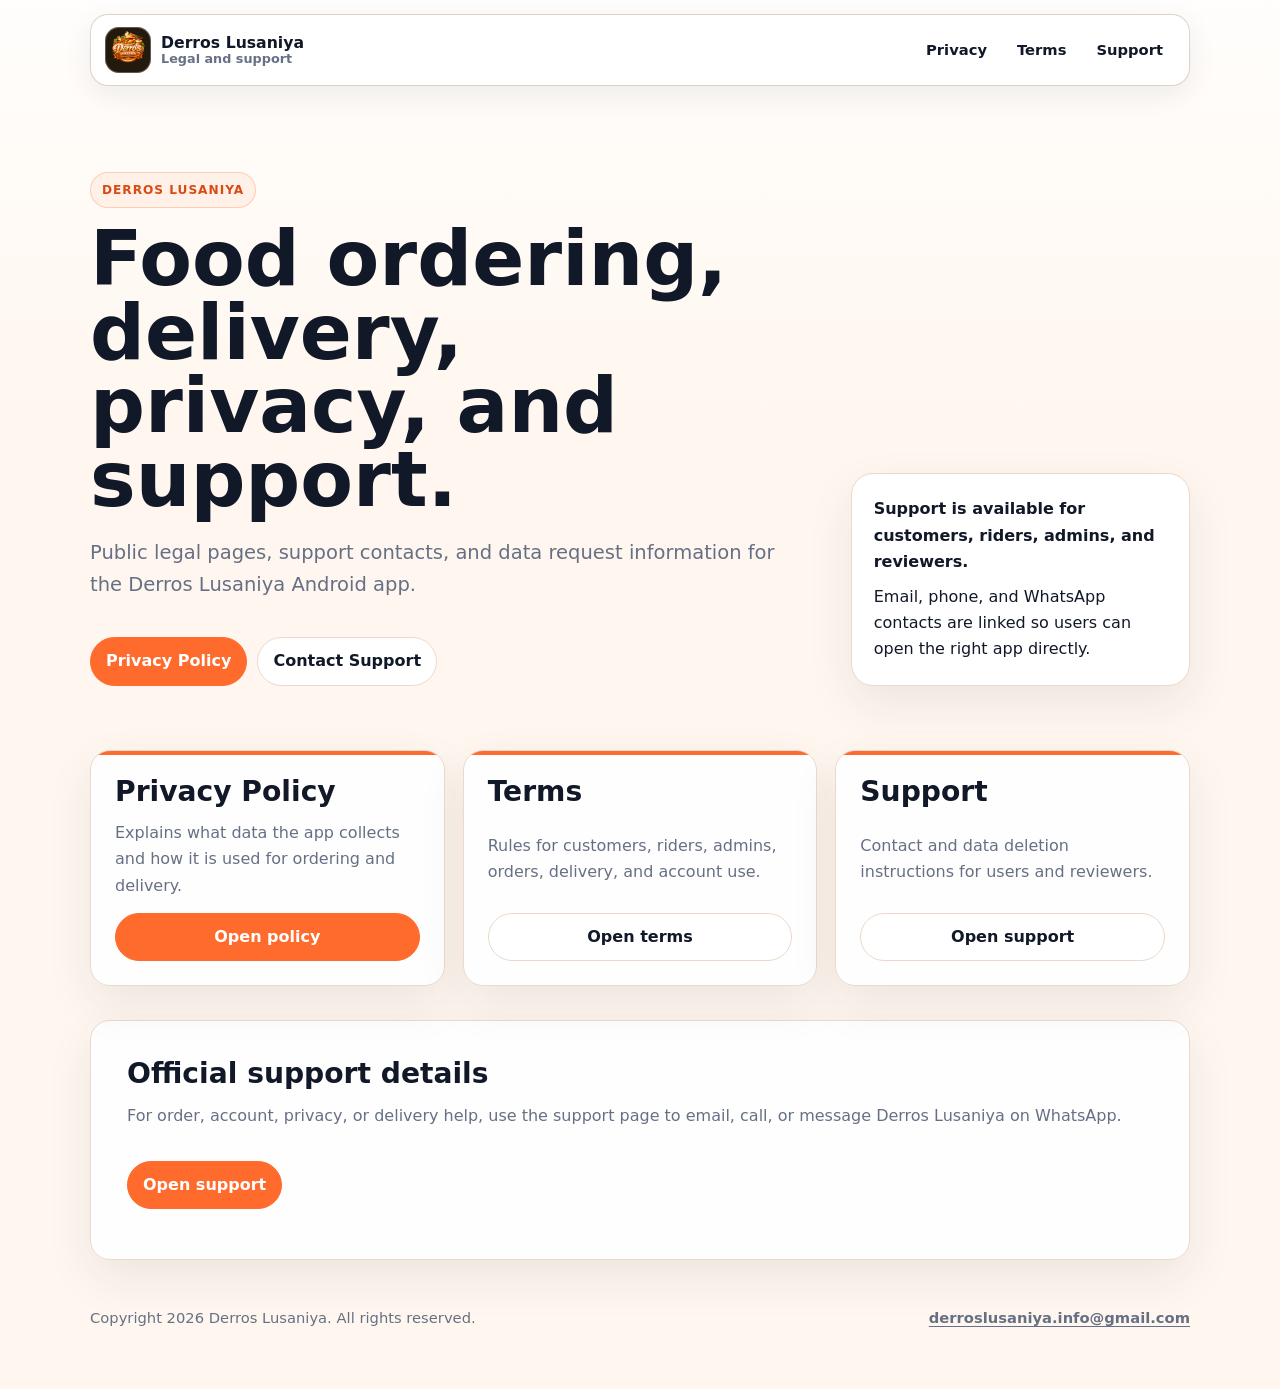
==== index.html @ aab91887 "Add official app icon to legal site" ====
<!doctype html>
<html lang="en">
  <head>
    <meta charset="utf-8">
    <meta name="viewport" content="width=device-width, initial-scale=1">
    <title>Derros Lusaniya Legal and Support</title>
    <meta name="description" content="Privacy policy, terms, and support information for the Derros Lusaniya food delivery app.">
    <link rel="icon" href="assets/app_logo.png">
    <link rel="stylesheet" href="assets/styles.css">
  </head>
  <body>
    <header class="site-header">
      <a class="brand-link" href="index.html" aria-label="Derros Lusaniya home">
        <span class="brand-mark"><img src="assets/app_logo.png" alt="" aria-hidden="true"></span>
        <span class="brand-copy">
          <strong>Derros Lusaniya</strong>
          <span>Legal and support</span>
        </span>
      </a>
      <nav class="site-nav" aria-label="Primary navigation">
        <a href="privacy-policy.html">Privacy</a>
        <a href="terms-of-service.html">Terms</a>
        <a href="support.html">Support</a>
      </nav>
    </header>
    <main class="page">
      <section class="hero">
        <div class="hero-panel">
          <div>
            <p class="eyebrow">Derros Lusaniya</p>
            <h1>Food ordering, delivery, privacy, and support.</h1>
            <p class="lead">Public legal pages, support contacts, and data request information for the Derros Lusaniya Android app.</p>
            <nav class="nav" aria-label="Legal pages">
              <a class="button primary" href="privacy-policy.html">Privacy Policy</a>
              <a class="button" href="support.html">Contact Support</a>
            </nav>
          </div>
          <aside class="hero-card" aria-label="Support summary">
            <strong>Support is available for customers, riders, admins, and reviewers.</strong>
            <p>Email, phone, and WhatsApp contacts are linked so users can open the right app directly.</p>
          </aside>
        </div>
      </section>

      <section class="grid" aria-label="Quick links">
        <article class="card">
          <h2>Privacy Policy</h2>
          <p class="muted">Explains what data the app collects and how it is used for ordering and delivery.</p>
          <a class="button primary" href="privacy-policy.html">Open policy</a>
        </article>
        <article class="card">
          <h2>Terms</h2>
          <p class="muted">Rules for customers, riders, admins, orders, delivery, and account use.</p>
          <a class="button" href="terms-of-service.html">Open terms</a>
        </article>
        <article class="card">
          <h2>Support</h2>
          <p class="muted">Contact and data deletion instructions for users and reviewers.</p>
          <a class="button" href="support.html">Open support</a>
        </article>
      </section>

      <section class="section">
        <div class="section-header">
          <div>
            <h2>Official support details</h2>
            <p class="muted">For order, account, privacy, or delivery help, use the support page to email, call, or message Derros Lusaniya on WhatsApp.</p>
          </div>
          <a class="button primary" href="support.html">Open support</a>
        </div>
      </section>
    </main>
    <footer class="page footer">
      <p>Copyright <span id="year"></span> Derros Lusaniya. All rights reserved.</p>
      <a href="mailto:derroslusaniya.info@gmail.com">derroslusaniya.info@gmail.com</a>
    </footer>
    <script>document.getElementById('year').textContent = new Date().getFullYear();</script>
  </body>
</html>
---- assets/styles.css ----
:root {
  color-scheme: light;
  --bg: #fff7ef;
  --surface: #ffffff;
  --surface-soft: #fffaf6;
  --ink: #111827;
  --muted: #667085;
  --brand: #ff6b2d;
  --brand-strong: #d94b14;
  --accent: #0f766e;
  --line: #ead9cc;
  --line-strong: #d9bfa9;
  --shadow: 0 18px 48px rgba(17, 24, 39, 0.08);
}

* {
  box-sizing: border-box;
}

html {
  scroll-behavior: smooth;
}

body {
  margin: 0;
  font-family: Inter, ui-sans-serif, system-ui, -apple-system, BlinkMacSystemFont, "Segoe UI", sans-serif;
  line-height: 1.65;
  color: var(--ink);
  background:
    linear-gradient(180deg, rgba(255, 255, 255, 0.82), rgba(255, 247, 239, 0.94) 420px),
    var(--bg);
  overflow-x: hidden;
}

a {
  color: var(--brand-strong);
  font-weight: 700;
  overflow-wrap: anywhere;
  text-underline-offset: 3px;
}

a:hover {
  color: #9f3412;
}

.page {
  width: min(1100px, calc(100% - 32px));
  max-width: calc(100vw - 32px);
  margin: 0 auto;
}

.site-header {
  position: sticky;
  top: 0;
  z-index: 10;
  width: min(1100px, calc(100% - 32px));
  max-width: calc(100vw - 32px);
  margin: 14px auto 0;
  display: flex;
  align-items: center;
  justify-content: space-between;
  gap: 18px;
  padding: 12px 14px;
  border: 1px solid rgba(217, 191, 169, 0.72);
  border-radius: 18px;
  background: rgba(255, 255, 255, 0.9);
  box-shadow: 0 10px 30px rgba(17, 24, 39, 0.07);
  backdrop-filter: blur(14px);
}

.brand-link {
  display: inline-flex;
  align-items: center;
  gap: 10px;
  color: var(--ink);
  text-decoration: none;
  white-space: nowrap;
}

.brand-mark {
  display: inline-grid;
  width: 46px;
  height: 46px;
  place-items: center;
  border-radius: 14px;
  background: #24190d;
  overflow: hidden;
  box-shadow: inset 0 0 0 1px rgba(255, 255, 255, 0.28);
}

.brand-mark img {
  width: 100%;
  height: 100%;
  object-fit: cover;
}

.brand-copy {
  display: grid;
  line-height: 1.15;
}

.brand-copy strong {
  font-size: 0.98rem;
}

.brand-copy span {
  color: var(--muted);
  font-size: 0.8rem;
  font-weight: 650;
}

.site-nav {
  display: flex;
  flex-wrap: wrap;
  justify-content: flex-end;
  gap: 6px;
}

.site-nav a {
  min-height: 38px;
  display: inline-flex;
  align-items: center;
  padding: 8px 12px;
  border-radius: 999px;
  color: var(--ink);
  font-size: 0.92rem;
  text-decoration: none;
}

.site-nav a:hover {
  background: var(--surface-soft);
}

.hero {
  padding: clamp(48px, 7vw, 86px) 0 clamp(28px, 5vw, 54px);
}

.hero-panel {
  display: grid;
  grid-template-columns: minmax(0, 1.35fr) minmax(280px, 0.65fr);
  gap: clamp(22px, 5vw, 56px);
  align-items: end;
}

.hero-panel > *,
.section > *,
.card > *,
.contact-row > * {
  min-width: 0;
}

.eyebrow {
  width: fit-content;
  margin: 0 0 14px;
  padding: 7px 11px;
  border: 1px solid rgba(255, 107, 45, 0.28);
  border-radius: 999px;
  background: #fff1e8;
  color: var(--brand-strong);
  font-size: 0.76rem;
  font-weight: 850;
  letter-spacing: 0.08em;
  text-transform: uppercase;
}

h1 {
  margin: 0;
  max-width: 800px;
  font-size: clamp(2.45rem, 6vw, 5.65rem);
  line-height: 0.96;
  letter-spacing: 0;
}

h2 {
  margin: 0 0 12px;
  font-size: clamp(1.35rem, 2.2vw, 2rem);
  line-height: 1.18;
}

h3 {
  margin: 22px 0 8px;
  font-size: 1.02rem;
}

p {
  margin: 0 0 14px;
}

ul {
  margin: 0 0 16px 20px;
  padding: 0;
}

li + li {
  margin-top: 7px;
}

.lead {
  max-width: 720px;
  margin-top: 20px;
  font-size: clamp(1.04rem, 2vw, 1.22rem);
  color: var(--muted);
  overflow-wrap: anywhere;
}

.hero-card {
  border: 1px solid var(--line);
  border-radius: 22px;
  padding: 22px;
  background: var(--surface);
  box-shadow: var(--shadow);
}

.hero-card strong {
  display: block;
  margin-bottom: 8px;
  font-size: 1rem;
}

.hero-card p:last-child {
  margin-bottom: 0;
}

.nav {
  display: flex;
  flex-wrap: wrap;
  gap: 10px;
  padding: 22px 0 0;
}

.nav a,
.button,
.contact-action {
  display: inline-flex;
  align-items: center;
  justify-content: center;
  min-height: 44px;
  padding: 10px 15px;
  border: 1px solid var(--line);
  border-radius: 999px;
  color: var(--ink);
  text-decoration: none;
  font-weight: 800;
  background: var(--surface);
  transition: transform 160ms ease, box-shadow 160ms ease, border-color 160ms ease;
}

.contact-action {
  width: 100%;
}

.nav a:hover,
.button:hover,
.contact-action:hover {
  transform: translateY(-1px);
  border-color: var(--line-strong);
  box-shadow: 0 12px 26px rgba(17, 24, 39, 0.08);
}

.button.primary,
.contact-action.primary {
  border-color: var(--brand);
  color: #ffffff;
  background: var(--brand);
}

.grid {
  display: grid;
  grid-template-columns: repeat(3, minmax(0, 1fr));
  gap: 18px;
  margin: 10px 0 34px;
}

.contact-grid {
  display: grid;
  grid-template-columns: repeat(3, minmax(0, 1fr));
  gap: 14px;
  margin-top: 18px;
}

.card,
.section {
  border: 1px solid var(--line);
  border-radius: 20px;
  background: rgba(255, 255, 255, 0.92);
  box-shadow: var(--shadow);
}

.card {
  position: relative;
  min-height: 230px;
  display: flex;
  flex-direction: column;
  justify-content: space-between;
  padding: 24px;
  overflow: hidden;
}

.card::before {
  content: "";
  position: absolute;
  inset: 0 auto auto 0;
  width: 100%;
  height: 4px;
  background: var(--brand);
}

.section {
  padding: clamp(22px, 4vw, 36px);
  margin-bottom: 18px;
}

.section.narrow {
  max-width: 860px;
}

.section-header {
  display: flex;
  flex-wrap: wrap;
  align-items: flex-start;
  justify-content: space-between;
  gap: 18px;
  margin-bottom: 14px;
}

.muted {
  color: var(--muted);
}

.notice {
  padding: 14px 16px;
  border: 1px solid #ffd1a8;
  border-radius: 14px;
  background: #fff6ef;
  color: #6d330f;
}

.contact-list {
  display: grid;
  gap: 12px;
  margin-top: 8px;
}

.contact-row {
  display: grid;
  grid-template-columns: 110px minmax(0, 1fr);
  gap: 12px;
  padding: 14px 0;
  border-bottom: 1px solid var(--line);
}

.contact-row:last-child {
  border-bottom: 0;
}

.contact-row span {
  color: var(--muted);
  font-weight: 800;
}

.footer {
  display: flex;
  justify-content: space-between;
  gap: 18px;
  padding: 28px 0 44px;
  color: var(--muted);
  font-size: 0.92rem;
}

.footer a {
  color: var(--muted);
}

@media (max-width: 860px) {
  .site-header {
    position: static;
    align-items: flex-start;
    flex-direction: column;
  }

  .site-nav {
    justify-content: flex-start;
  }

  .hero-panel,
  .grid,
  .contact-grid {
    grid-template-columns: 1fr;
  }

  .card {
    min-height: 0;
  }
}

@media (max-width: 560px) {
  .page,
  .site-header {
    width: min(calc(100% - 24px), 1100px);
    max-width: calc(100vw - 24px);
  }

  h1 {
    font-size: clamp(2.2rem, 13vw, 3.8rem);
  }

  .section,
  .hero-card,
  .card {
    border-radius: 16px;
  }

  .contact-row {
    grid-template-columns: 1fr;
    gap: 2px;
  }

  .site-nav a {
    padding-inline: 10px;
  }
}
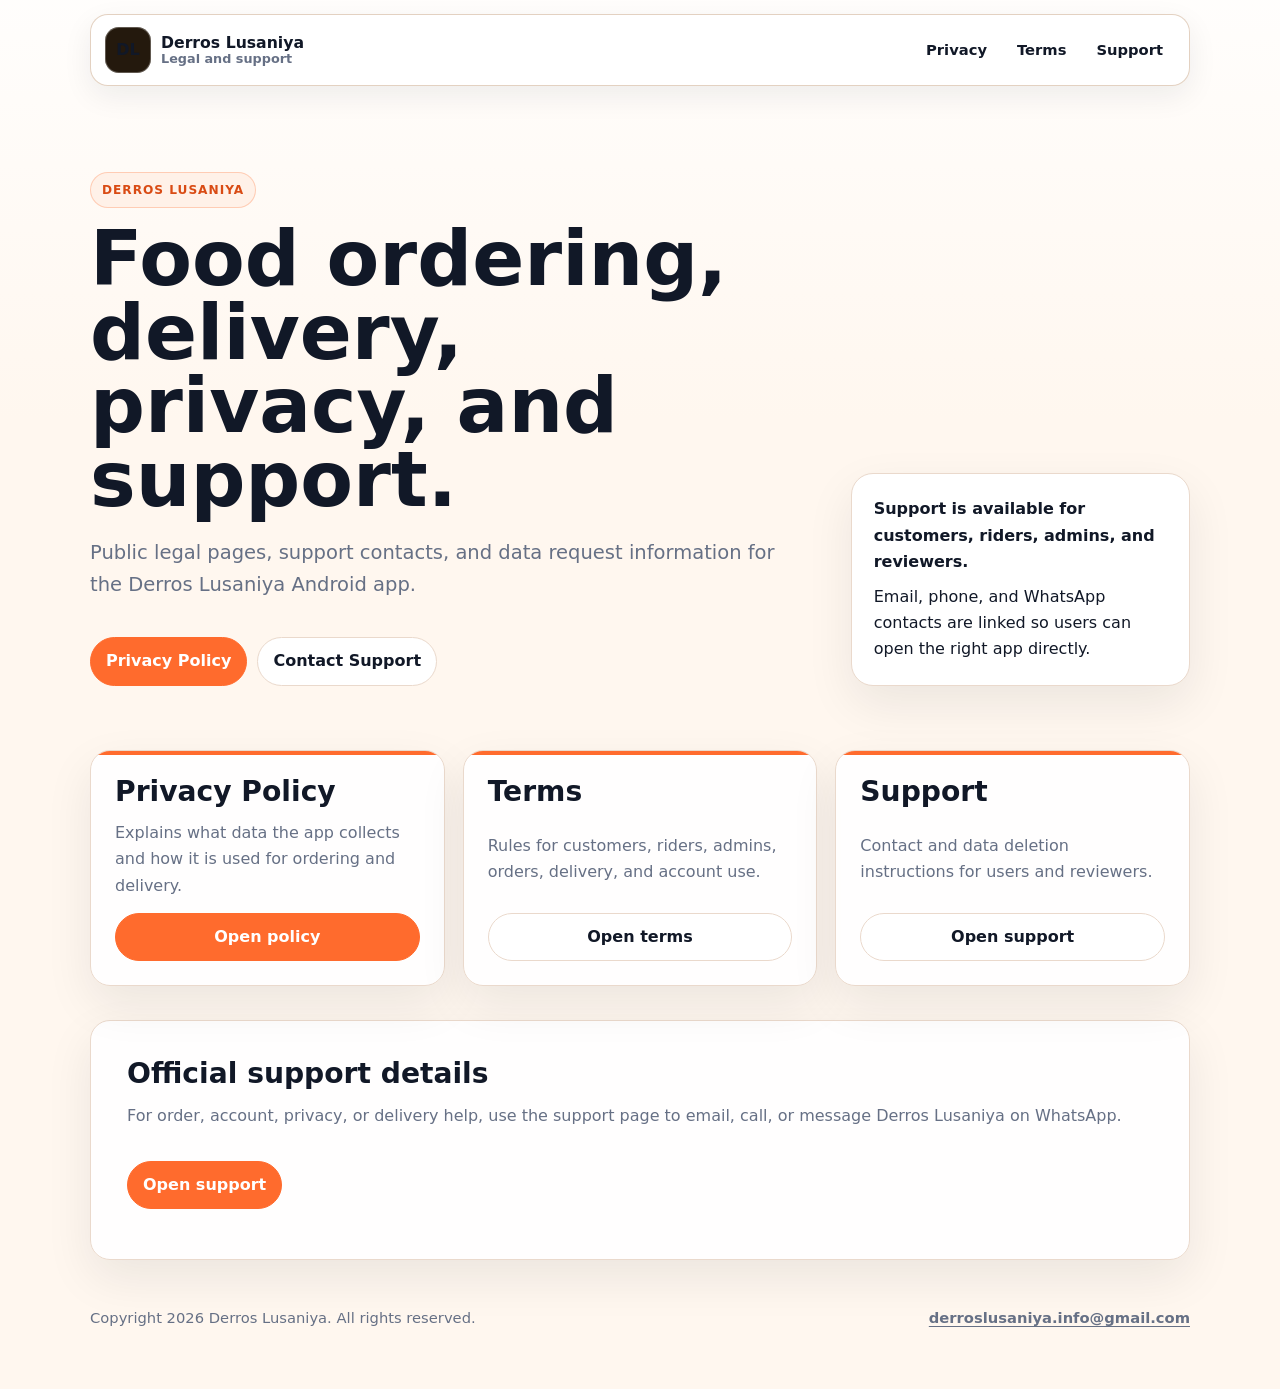
==== commit 1c0b960e: "Add files via upload" ====
--- a/index.html
+++ b/index.html
@@ -5,13 +5,12 @@
     <meta name="viewport" content="width=device-width, initial-scale=1">
     <title>Derros Lusaniya Legal and Support</title>
     <meta name="description" content="Privacy policy, terms, and support information for the Derros Lusaniya food delivery app.">
-    <link rel="icon" href="assets/app_logo.png">
     <link rel="stylesheet" href="assets/styles.css">
   </head>
   <body>
     <header class="site-header">
       <a class="brand-link" href="index.html" aria-label="Derros Lusaniya home">
-        <span class="brand-mark"><img src="assets/app_logo.png" alt="" aria-hidden="true"></span>
+        <span class="brand-mark">DL</span>
         <span class="brand-copy">
           <strong>Derros Lusaniya</strong>
           <span>Legal and support</span>
